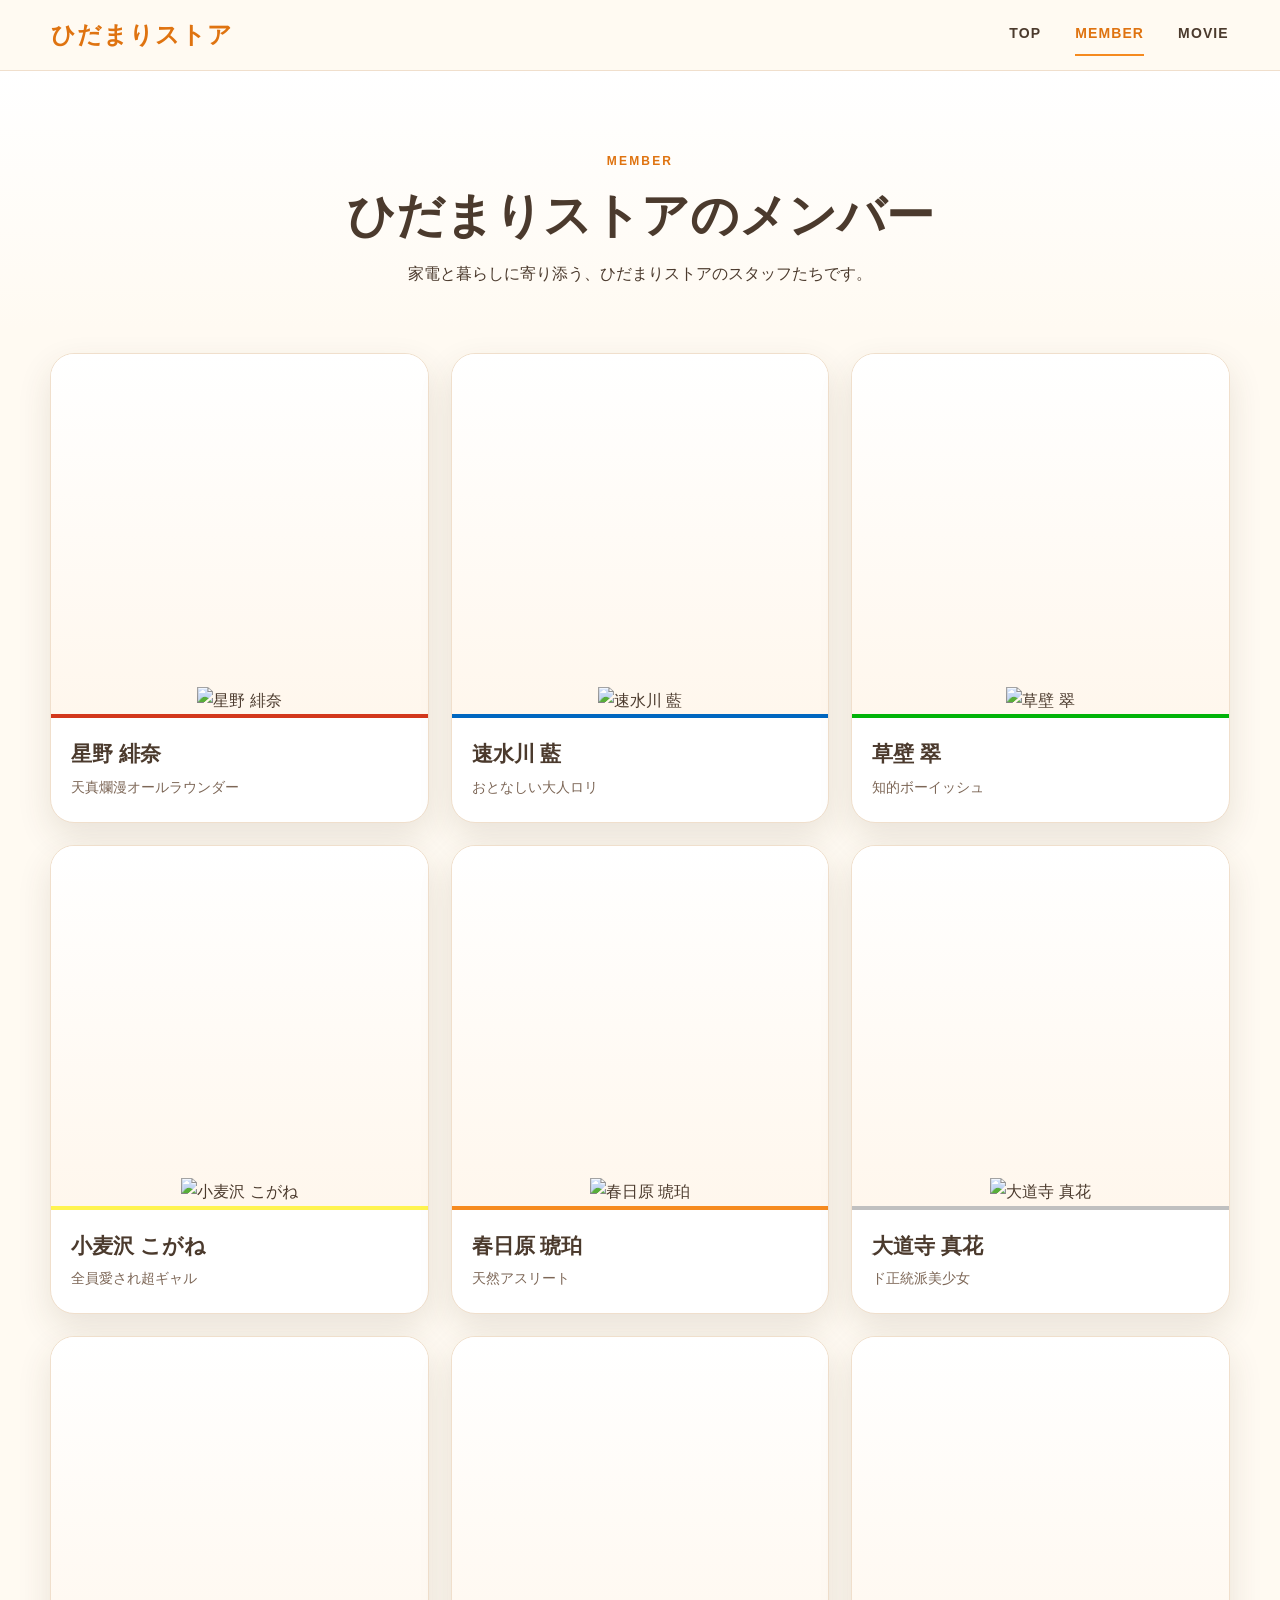
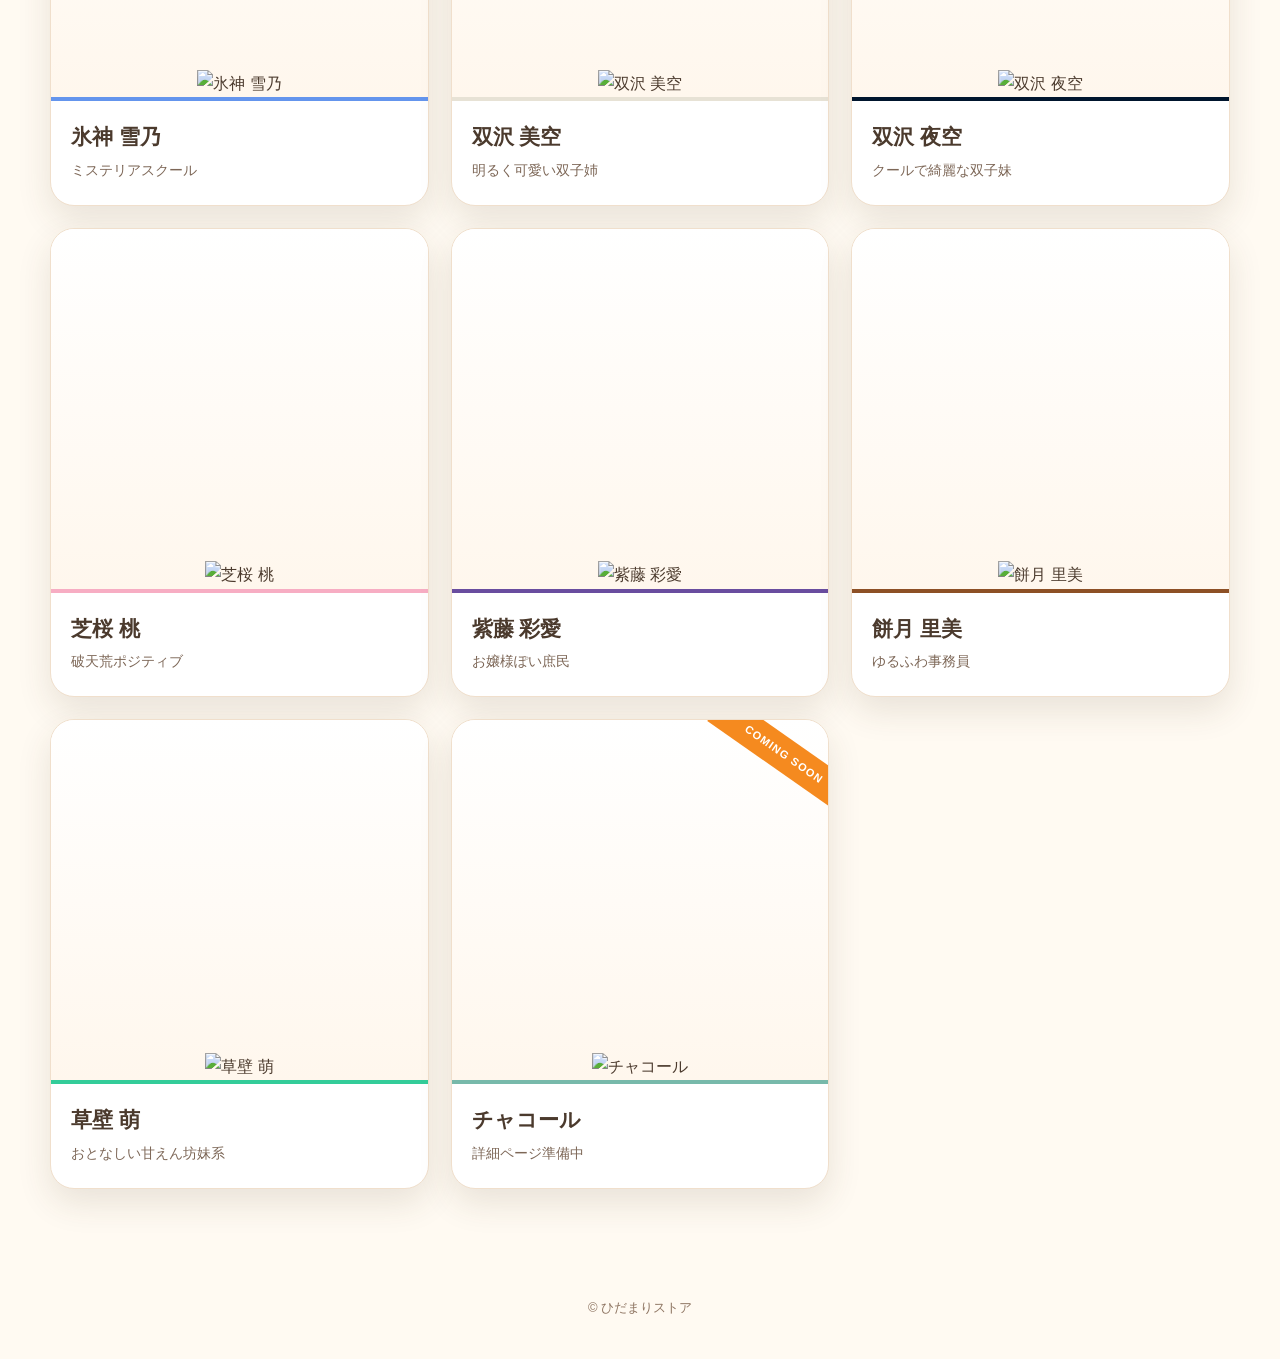
==== member/index.html @ bb8cba32 "Add member page" ====
<!doctype html>
<html lang="ja">
<head>
  <meta charset="utf-8">
  <meta name="viewport" content="width=device-width,initial-scale=1">
  <title>MEMBER | ひだまりストア</title>
  <link rel="stylesheet" href="../assets/css/style.css">
</head>
<body>
  <header class="site-header">
    <a class="brand" href="../">ひだまりストア</a>
    <nav class="nav">
      <a href="../">TOP</a>
      <a href="./" aria-current="page">MEMBER</a>
      <a href="../movie/">MOVIE</a>
    </nav>
  </header>

  <main>
    <section class="page-hero">
      <p class="eyebrow">MEMBER</p>
      <h1 class="page-title">ひだまりストアのメンバー</h1>
      <p>家電と暮らしに寄り添う、ひだまりストアのスタッフたちです。</p>
    </section>

    <section class="member-grid" aria-label="メンバー一覧">
      <article class="member-card" style="--accent:#d3381c"><div class="member-image"><img src="https://raw.githubusercontent.com/YGC-Masa/ten_otsu/main/images/assets/char/a10501.webp" alt="星野 緋奈"></div><div class="member-copy"><h2>星野 緋奈</h2><p>天真爛漫オールラウンダー</p></div></article>
      <article class="member-card" style="--accent:#0067C0"><div class="member-image"><img src="https://raw.githubusercontent.com/YGC-Masa/ten_otsu/main/images/assets/char/b10501.webp" alt="速水川 藍"></div><div class="member-copy"><h2>速水川 藍</h2><p>おとなしい大人ロリ</p></div></article>
      <article class="member-card" style="--accent:#02b308"><div class="member-image"><img src="https://raw.githubusercontent.com/YGC-Masa/ten_otsu/main/images/assets/char/c10501.webp" alt="草壁 翠"></div><div class="member-copy"><h2>草壁 翠</h2><p>知的ボーイッシュ</p></div></article>
      <article class="member-card" style="--accent:#FFF450"><div class="member-image"><img src="https://raw.githubusercontent.com/YGC-Masa/ten_otsu/main/images/assets/char/d10501.webp" alt="小麦沢 こがね"></div><div class="member-copy"><h2>小麦沢 こがね</h2><p>全員愛され超ギャル</p></div></article>
      <article class="member-card" style="--accent:#F68B1F"><div class="member-image"><img src="https://raw.githubusercontent.com/YGC-Masa/ten_otsu/main/images/assets/char/e10501.webp" alt="春日原 琥珀"></div><div class="member-copy"><h2>春日原 琥珀</h2><p>天然アスリート</p></div></article>
      <article class="member-card" style="--accent:#C0C0C0"><div class="member-image"><img src="https://raw.githubusercontent.com/YGC-Masa/ten_otsu/main/images/assets/char/f10501.webp" alt="大道寺 真花"></div><div class="member-copy"><h2>大道寺 真花</h2><p>ド正統派美少女</p></div></article>
      <article class="member-card" style="--accent:#6495ED"><div class="member-image"><img src="https://raw.githubusercontent.com/YGC-Masa/ten_otsu/main/images/assets/char/g10501.webp" alt="氷神 雪乃"></div><div class="member-copy"><h2>氷神 雪乃</h2><p>ミステリアスクール</p></div></article>
      <article class="member-card" style="--accent:#e7e2d5"><div class="member-image"><img src="https://raw.githubusercontent.com/YGC-Masa/ten_otsu/main/images/assets/char/h10501.webp" alt="双沢 美空"></div><div class="member-copy"><h2>双沢 美空</h2><p>明るく可愛い双子姉</p></div></article>
      <article class="member-card" style="--accent:#00152d"><div class="member-image"><img src="https://raw.githubusercontent.com/YGC-Masa/ten_otsu/main/images/assets/char/i10501.webp" alt="双沢 夜空"></div><div class="member-copy"><h2>双沢 夜空</h2><p>クールで綺麗な双子妹</p></div></article>
      <article class="member-card" style="--accent:#F7ADC3"><div class="member-image"><img src="https://raw.githubusercontent.com/YGC-Masa/ten_otsu/main/images/assets/char/j10501.webp" alt="芝桜 桃"></div><div class="member-copy"><h2>芝桜 桃</h2><p>破天荒ポジティブ</p></div></article>
      <article class="member-card" style="--accent:#694D9F"><div class="member-image"><img src="https://raw.githubusercontent.com/YGC-Masa/ten_otsu/main/images/assets/char/k10501.webp" alt="紫藤 彩愛"></div><div class="member-copy"><h2>紫藤 彩愛</h2><p>お嬢様ぽい庶民</p></div></article>
      <article class="member-card" style="--accent:#8d5025"><div class="member-image"><img src="https://raw.githubusercontent.com/YGC-Masa/ten_otsu/main/images/assets/char/l10501.webp" alt="餅月 里美"></div><div class="member-copy"><h2>餅月 里美</h2><p>ゆるふわ事務員</p></div></article>
      <article class="member-card" style="--accent:#33CC99"><div class="member-image"><img src="https://raw.githubusercontent.com/YGC-Masa/ten_otsu/main/images/assets/char/m10501.webp" alt="草壁 萌"></div><div class="member-copy"><h2>草壁 萌</h2><p>おとなしい甘えん坊妹系</p></div></article>
      <article class="member-card coming-soon" style="--accent:#77b9aa"><div class="member-image"><img src="../assets/images/member_charcoal.webp" alt="チャコール"></div><div class="member-copy"><h2>チャコール</h2><p>詳細ページ準備中</p></div></article>
    </section>
  </main>

  <footer class="site-footer">© ひだまりストア</footer>
</body>
</html>
---- assets/css/style.css ----
:root{--orange:#f58a1f;--orange-deep:#df7310;--cream:#fffaf2;--ink:#4b3a2d;--line:#f0dfcc;--white:#fff;--shadow:0 14px 34px rgba(78,54,32,.12)}
*{box-sizing:border-box}html{scroll-behavior:smooth}body{margin:0;font-family:"Noto Sans JP","Yu Gothic",Meiryo,sans-serif;color:var(--ink);background:var(--cream);line-height:1.7}a{color:inherit;text-decoration:none}.site-header{position:sticky;top:0;z-index:20;display:flex;align-items:center;justify-content:space-between;gap:24px;padding:14px clamp(18px,4vw,56px);background:rgba(255,250,242,.94);backdrop-filter:blur(12px);border-bottom:1px solid var(--line)}.brand{font-weight:900;letter-spacing:.04em;color:var(--orange-deep);font-size:clamp(18px,2vw,24px)}.nav{display:flex;gap:clamp(14px,3vw,34px);font-weight:800;font-size:14px;letter-spacing:.08em}.nav a{padding:8px 0;border-bottom:2px solid transparent}.nav a:hover,.nav a[aria-current="page"]{color:var(--orange-deep);border-color:var(--orange)}.hero{min-height:min(68vw,720px);background:url('../images/top_hero.webp') center 47%/cover no-repeat;display:grid;align-items:end}.hero-overlay{min-height:inherit;display:grid;align-items:end;padding:clamp(26px,5vw,64px);background:linear-gradient(to top,rgba(55,34,14,.48),transparent 42%)}.hero-actions{display:flex;justify-content:center;gap:16px;flex-wrap:wrap}.button{display:inline-flex;align-items:center;justify-content:center;min-width:190px;padding:15px 28px;border-radius:999px;font-weight:900;box-shadow:var(--shadow);transition:.2s transform,.2s box-shadow}.button:hover{transform:translateY(-2px);box-shadow:0 18px 38px rgba(78,54,32,.2)}.button.primary{background:var(--orange);color:#fff}.button.secondary{background:#fff;color:var(--orange-deep)}.section{width:min(1120px,calc(100% - 36px));margin:0 auto;padding:72px 0}.intro{text-align:center}.eyebrow{font-weight:900;color:var(--orange-deep);letter-spacing:.18em;font-size:12px}.intro h1,.page-title{font-size:clamp(28px,5vw,48px);line-height:1.25;margin:.3em 0}.page-hero{text-align:center;padding:72px 18px 34px;background:linear-gradient(180deg,#fff 0%,var(--cream) 100%)}.page-hero p{margin:8px auto;max-width:720px}.member-grid{width:min(1180px,calc(100% - 32px));margin:0 auto;padding:24px 0 80px;display:grid;grid-template-columns:repeat(3,minmax(0,1fr));gap:22px}.member-card{position:relative;overflow:hidden;background:#fff;border:1px solid var(--line);border-radius:24px;box-shadow:var(--shadow);min-height:460px;display:flex;flex-direction:column}.member-image{height:360px;background:linear-gradient(180deg,#fff 0%,#fff7ed 100%);display:flex;align-items:flex-end;justify-content:center;overflow:hidden}.member-image img{max-width:100%;max-height:100%;object-fit:contain;display:block}.member-copy{padding:18px 20px 22px;border-top:4px solid var(--accent,var(--orange))}.member-copy h2{font-size:21px;margin:0 0 4px}.member-copy p{margin:0;color:#7d6757;font-size:14px}.member-card.coming-soon::after{content:"COMING SOON";position:absolute;top:18px;right:-38px;width:150px;text-align:center;background:var(--orange);color:#fff;font-size:11px;font-weight:900;letter-spacing:.1em;transform:rotate(35deg);padding:7px}.movie-shell{width:min(980px,calc(100% - 36px));margin:0 auto;padding:30px 0 80px}.movie-block{background:#fff;border:1px solid var(--line);border-radius:24px;padding:34px;margin:20px 0;box-shadow:var(--shadow)}.movie-block h2{margin:0 0 8px}.placeholder{margin-top:20px;border:2px dashed #efc89f;border-radius:18px;min-height:180px;display:grid;place-items:center;color:#9d7653;background:#fffaf5;font-weight:800;letter-spacing:.08em}.site-footer{text-align:center;padding:28px 18px 40px;color:#8e7562;font-size:13px}
@media(max-width:860px){.member-grid{grid-template-columns:repeat(2,minmax(0,1fr))}.member-card{min-height:390px}.member-image{height:300px}}
@media(max-width:620px){.site-header{padding:12px 16px}.brand{font-size:17px}.nav{gap:12px;font-size:12px}.hero{min-height:76vh;background-position:center}.hero-overlay{padding:22px 16px}.hero-actions{display:grid;grid-template-columns:1fr 1fr;gap:10px}.button{min-width:0;padding:13px 14px;font-size:14px}.section{padding:54px 0}.member-grid{grid-template-columns:1fr;gap:18px;width:min(520px,calc(100% - 26px))}.member-card{min-height:auto}.member-image{height:390px}.page-hero{padding-top:52px}}
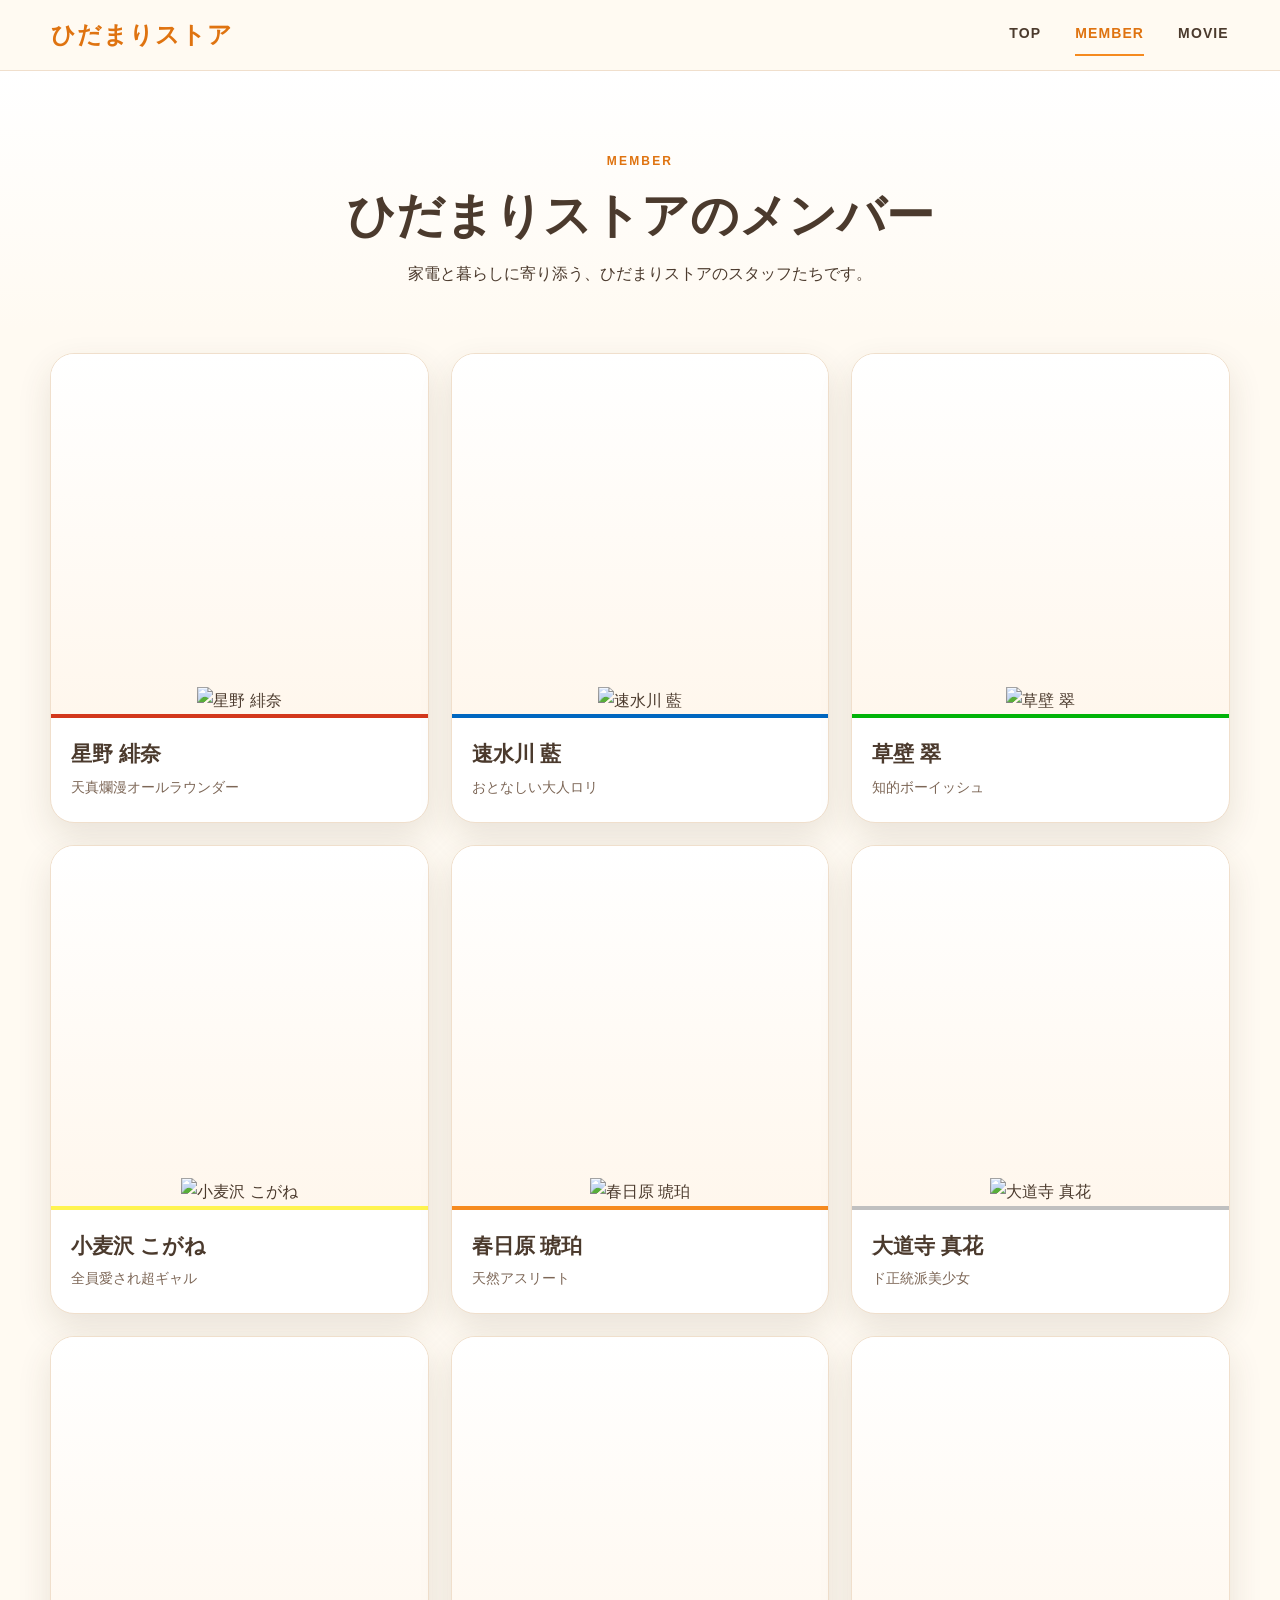
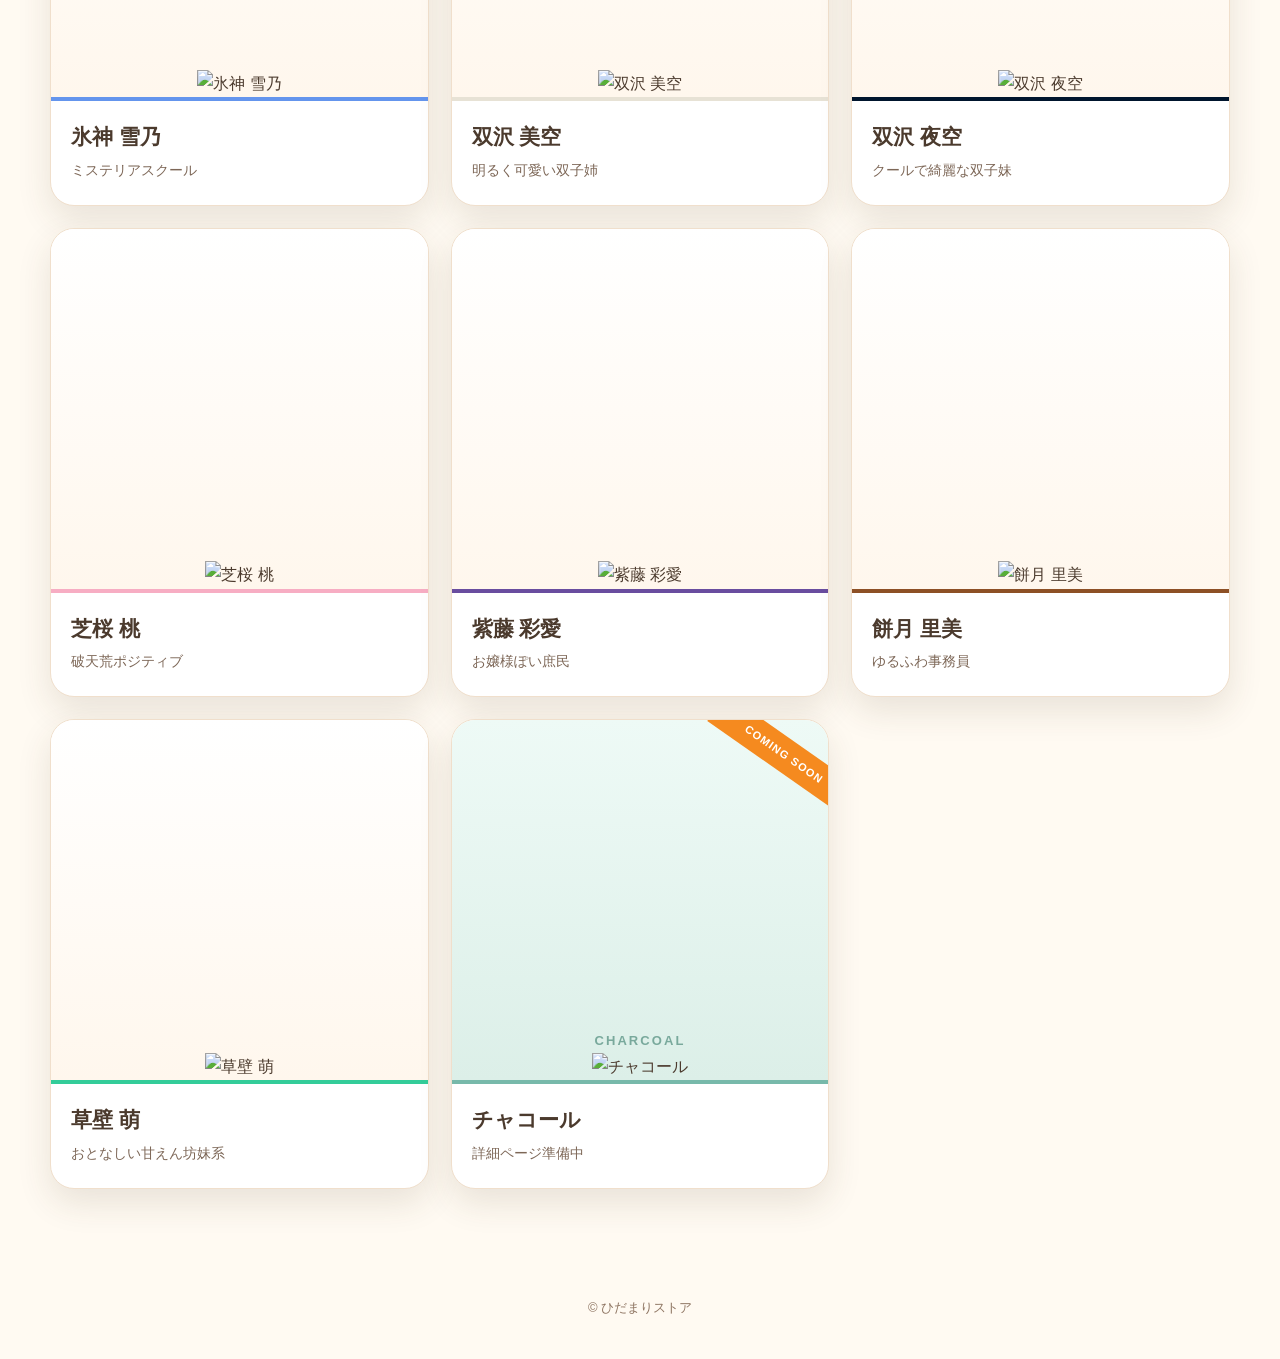
==== commit 65bf4e8b: "Make Charcoal card graceful until image upload" ====
--- a/member/index.html
+++ b/member/index.html
@@ -37,7 +37,7 @@
       <article class="member-card" style="--accent:#694D9F"><div class="member-image"><img src="https://raw.githubusercontent.com/YGC-Masa/ten_otsu/main/images/assets/char/k10501.webp" alt="紫藤 彩愛"></div><div class="member-copy"><h2>紫藤 彩愛</h2><p>お嬢様ぽい庶民</p></div></article>
       <article class="member-card" style="--accent:#8d5025"><div class="member-image"><img src="https://raw.githubusercontent.com/YGC-Masa/ten_otsu/main/images/assets/char/l10501.webp" alt="餅月 里美"></div><div class="member-copy"><h2>餅月 里美</h2><p>ゆるふわ事務員</p></div></article>
       <article class="member-card" style="--accent:#33CC99"><div class="member-image"><img src="https://raw.githubusercontent.com/YGC-Masa/ten_otsu/main/images/assets/char/m10501.webp" alt="草壁 萌"></div><div class="member-copy"><h2>草壁 萌</h2><p>おとなしい甘えん坊妹系</p></div></article>
-      <article class="member-card coming-soon" style="--accent:#77b9aa"><div class="member-image"><img src="../assets/images/member_charcoal.webp" alt="チャコール"></div><div class="member-copy"><h2>チャコール</h2><p>詳細ページ準備中</p></div></article>
+      <article class="member-card coming-soon" style="--accent:#77b9aa"><div class="member-image"><img src="../assets/images/member_charcoal.webp" alt="チャコール" onerror="this.hidden=true"></div><div class="member-copy"><h2>チャコール</h2><p>詳細ページ準備中</p></div></article>
     </section>
   </main>
 
--- a/assets/css/style.css
+++ b/assets/css/style.css
@@ -1,4 +1,4 @@
 :root{--orange:#f58a1f;--orange-deep:#df7310;--cream:#fffaf2;--ink:#4b3a2d;--line:#f0dfcc;--white:#fff;--shadow:0 14px 34px rgba(78,54,32,.12)}
-*{box-sizing:border-box}html{scroll-behavior:smooth}body{margin:0;font-family:"Noto Sans JP","Yu Gothic",Meiryo,sans-serif;color:var(--ink);background:var(--cream);line-height:1.7}a{color:inherit;text-decoration:none}.site-header{position:sticky;top:0;z-index:20;display:flex;align-items:center;justify-content:space-between;gap:24px;padding:14px clamp(18px,4vw,56px);background:rgba(255,250,242,.94);backdrop-filter:blur(12px);border-bottom:1px solid var(--line)}.brand{font-weight:900;letter-spacing:.04em;color:var(--orange-deep);font-size:clamp(18px,2vw,24px)}.nav{display:flex;gap:clamp(14px,3vw,34px);font-weight:800;font-size:14px;letter-spacing:.08em}.nav a{padding:8px 0;border-bottom:2px solid transparent}.nav a:hover,.nav a[aria-current="page"]{color:var(--orange-deep);border-color:var(--orange)}.hero{min-height:min(68vw,720px);background:url('../images/top_hero.webp') center 47%/cover no-repeat;display:grid;align-items:end}.hero-overlay{min-height:inherit;display:grid;align-items:end;padding:clamp(26px,5vw,64px);background:linear-gradient(to top,rgba(55,34,14,.48),transparent 42%)}.hero-actions{display:flex;justify-content:center;gap:16px;flex-wrap:wrap}.button{display:inline-flex;align-items:center;justify-content:center;min-width:190px;padding:15px 28px;border-radius:999px;font-weight:900;box-shadow:var(--shadow);transition:.2s transform,.2s box-shadow}.button:hover{transform:translateY(-2px);box-shadow:0 18px 38px rgba(78,54,32,.2)}.button.primary{background:var(--orange);color:#fff}.button.secondary{background:#fff;color:var(--orange-deep)}.section{width:min(1120px,calc(100% - 36px));margin:0 auto;padding:72px 0}.intro{text-align:center}.eyebrow{font-weight:900;color:var(--orange-deep);letter-spacing:.18em;font-size:12px}.intro h1,.page-title{font-size:clamp(28px,5vw,48px);line-height:1.25;margin:.3em 0}.page-hero{text-align:center;padding:72px 18px 34px;background:linear-gradient(180deg,#fff 0%,var(--cream) 100%)}.page-hero p{margin:8px auto;max-width:720px}.member-grid{width:min(1180px,calc(100% - 32px));margin:0 auto;padding:24px 0 80px;display:grid;grid-template-columns:repeat(3,minmax(0,1fr));gap:22px}.member-card{position:relative;overflow:hidden;background:#fff;border:1px solid var(--line);border-radius:24px;box-shadow:var(--shadow);min-height:460px;display:flex;flex-direction:column}.member-image{height:360px;background:linear-gradient(180deg,#fff 0%,#fff7ed 100%);display:flex;align-items:flex-end;justify-content:center;overflow:hidden}.member-image img{max-width:100%;max-height:100%;object-fit:contain;display:block}.member-copy{padding:18px 20px 22px;border-top:4px solid var(--accent,var(--orange))}.member-copy h2{font-size:21px;margin:0 0 4px}.member-copy p{margin:0;color:#7d6757;font-size:14px}.member-card.coming-soon::after{content:"COMING SOON";position:absolute;top:18px;right:-38px;width:150px;text-align:center;background:var(--orange);color:#fff;font-size:11px;font-weight:900;letter-spacing:.1em;transform:rotate(35deg);padding:7px}.movie-shell{width:min(980px,calc(100% - 36px));margin:0 auto;padding:30px 0 80px}.movie-block{background:#fff;border:1px solid var(--line);border-radius:24px;padding:34px;margin:20px 0;box-shadow:var(--shadow)}.movie-block h2{margin:0 0 8px}.placeholder{margin-top:20px;border:2px dashed #efc89f;border-radius:18px;min-height:180px;display:grid;place-items:center;color:#9d7653;background:#fffaf5;font-weight:800;letter-spacing:.08em}.site-footer{text-align:center;padding:28px 18px 40px;color:#8e7562;font-size:13px}
+*{box-sizing:border-box}html{scroll-behavior:smooth}body{margin:0;font-family:"Noto Sans JP","Yu Gothic",Meiryo,sans-serif;color:var(--ink);background:var(--cream);line-height:1.7}a{color:inherit;text-decoration:none}.site-header{position:sticky;top:0;z-index:20;display:flex;align-items:center;justify-content:space-between;gap:24px;padding:14px clamp(18px,4vw,56px);background:rgba(255,250,242,.94);backdrop-filter:blur(12px);border-bottom:1px solid var(--line)}.brand{font-weight:900;letter-spacing:.04em;color:var(--orange-deep);font-size:clamp(18px,2vw,24px)}.nav{display:flex;gap:clamp(14px,3vw,34px);font-weight:800;font-size:14px;letter-spacing:.08em}.nav a{padding:8px 0;border-bottom:2px solid transparent}.nav a:hover,.nav a[aria-current="page"]{color:var(--orange-deep);border-color:var(--orange)}.hero{min-height:min(68vw,720px);background-image:url('../images/top_hero.webp'),linear-gradient(135deg,#ffd49a 0%,#ff9d37 45%,#f57f17 100%);background-position:center 47%,center;background-size:cover,cover;background-repeat:no-repeat;display:grid;align-items:end}.hero-overlay{min-height:inherit;display:grid;align-items:end;padding:clamp(26px,5vw,64px);background:linear-gradient(to top,rgba(55,34,14,.48),transparent 42%)}.hero-actions{display:flex;justify-content:center;gap:16px;flex-wrap:wrap}.button{display:inline-flex;align-items:center;justify-content:center;min-width:190px;padding:15px 28px;border-radius:999px;font-weight:900;box-shadow:var(--shadow);transition:.2s transform,.2s box-shadow}.button:hover{transform:translateY(-2px);box-shadow:0 18px 38px rgba(78,54,32,.2)}.button.primary{background:var(--orange);color:#fff}.button.secondary{background:#fff;color:var(--orange-deep)}.section{width:min(1120px,calc(100% - 36px));margin:0 auto;padding:72px 0}.intro{text-align:center}.eyebrow{font-weight:900;color:var(--orange-deep);letter-spacing:.18em;font-size:12px}.intro h1,.page-title{font-size:clamp(28px,5vw,48px);line-height:1.25;margin:.3em 0}.page-hero{text-align:center;padding:72px 18px 34px;background:linear-gradient(180deg,#fff 0%,var(--cream) 100%)}.page-hero p{margin:8px auto;max-width:720px}.member-grid{width:min(1180px,calc(100% - 32px));margin:0 auto;padding:24px 0 80px;display:grid;grid-template-columns:repeat(3,minmax(0,1fr));gap:22px}.member-card{position:relative;overflow:hidden;background:#fff;border:1px solid var(--line);border-radius:24px;box-shadow:var(--shadow);min-height:460px;display:flex;flex-direction:column}.member-image{height:360px;background:linear-gradient(180deg,#fff 0%,#fff7ed 100%);display:flex;align-items:flex-end;justify-content:center;overflow:hidden}.member-image img{max-width:100%;max-height:100%;object-fit:contain;display:block}.member-copy{padding:18px 20px 22px;border-top:4px solid var(--accent,var(--orange))}.member-copy h2{font-size:21px;margin:0 0 4px}.member-copy p{margin:0;color:#7d6757;font-size:14px}.member-card.coming-soon .member-image{position:relative;background:linear-gradient(180deg,#eefaf6 0%,#dcefe8 100%)}.member-card.coming-soon .member-image::before{content:"CHARCOAL";position:absolute;inset:auto 0 28px;text-align:center;color:#79a99c;font-weight:900;letter-spacing:.16em;font-size:13px}.member-card.coming-soon .member-image img{position:relative;z-index:1}.member-card.coming-soon::after{content:"COMING SOON";position:absolute;top:18px;right:-38px;width:150px;text-align:center;background:var(--orange);color:#fff;font-size:11px;font-weight:900;letter-spacing:.1em;transform:rotate(35deg);padding:7px}.movie-shell{width:min(980px,calc(100% - 36px));margin:0 auto;padding:30px 0 80px}.movie-block{background:#fff;border:1px solid var(--line);border-radius:24px;padding:34px;margin:20px 0;box-shadow:var(--shadow)}.movie-block h2{margin:0 0 8px}.placeholder{margin-top:20px;border:2px dashed #efc89f;border-radius:18px;min-height:180px;display:grid;place-items:center;color:#9d7653;background:#fffaf5;font-weight:800;letter-spacing:.08em}.site-footer{text-align:center;padding:28px 18px 40px;color:#8e7562;font-size:13px}
 @media(max-width:860px){.member-grid{grid-template-columns:repeat(2,minmax(0,1fr))}.member-card{min-height:390px}.member-image{height:300px}}
-@media(max-width:620px){.site-header{padding:12px 16px}.brand{font-size:17px}.nav{gap:12px;font-size:12px}.hero{min-height:76vh;background-position:center}.hero-overlay{padding:22px 16px}.hero-actions{display:grid;grid-template-columns:1fr 1fr;gap:10px}.button{min-width:0;padding:13px 14px;font-size:14px}.section{padding:54px 0}.member-grid{grid-template-columns:1fr;gap:18px;width:min(520px,calc(100% - 26px))}.member-card{min-height:auto}.member-image{height:390px}.page-hero{padding-top:52px}}
+@media(max-width:620px){.site-header{padding:12px 16px}.brand{font-size:17px}.nav{gap:12px;font-size:12px}.hero{min-height:76vh;background-position:center,center}.hero-overlay{padding:22px 16px}.hero-actions{display:grid;grid-template-columns:1fr 1fr;gap:10px}.button{min-width:0;padding:13px 14px;font-size:14px}.section{padding:54px 0}.member-grid{grid-template-columns:1fr;gap:18px;width:min(520px,calc(100% - 26px))}.member-card{min-height:auto}.member-image{height:390px}.page-hero{padding-top:52px}}
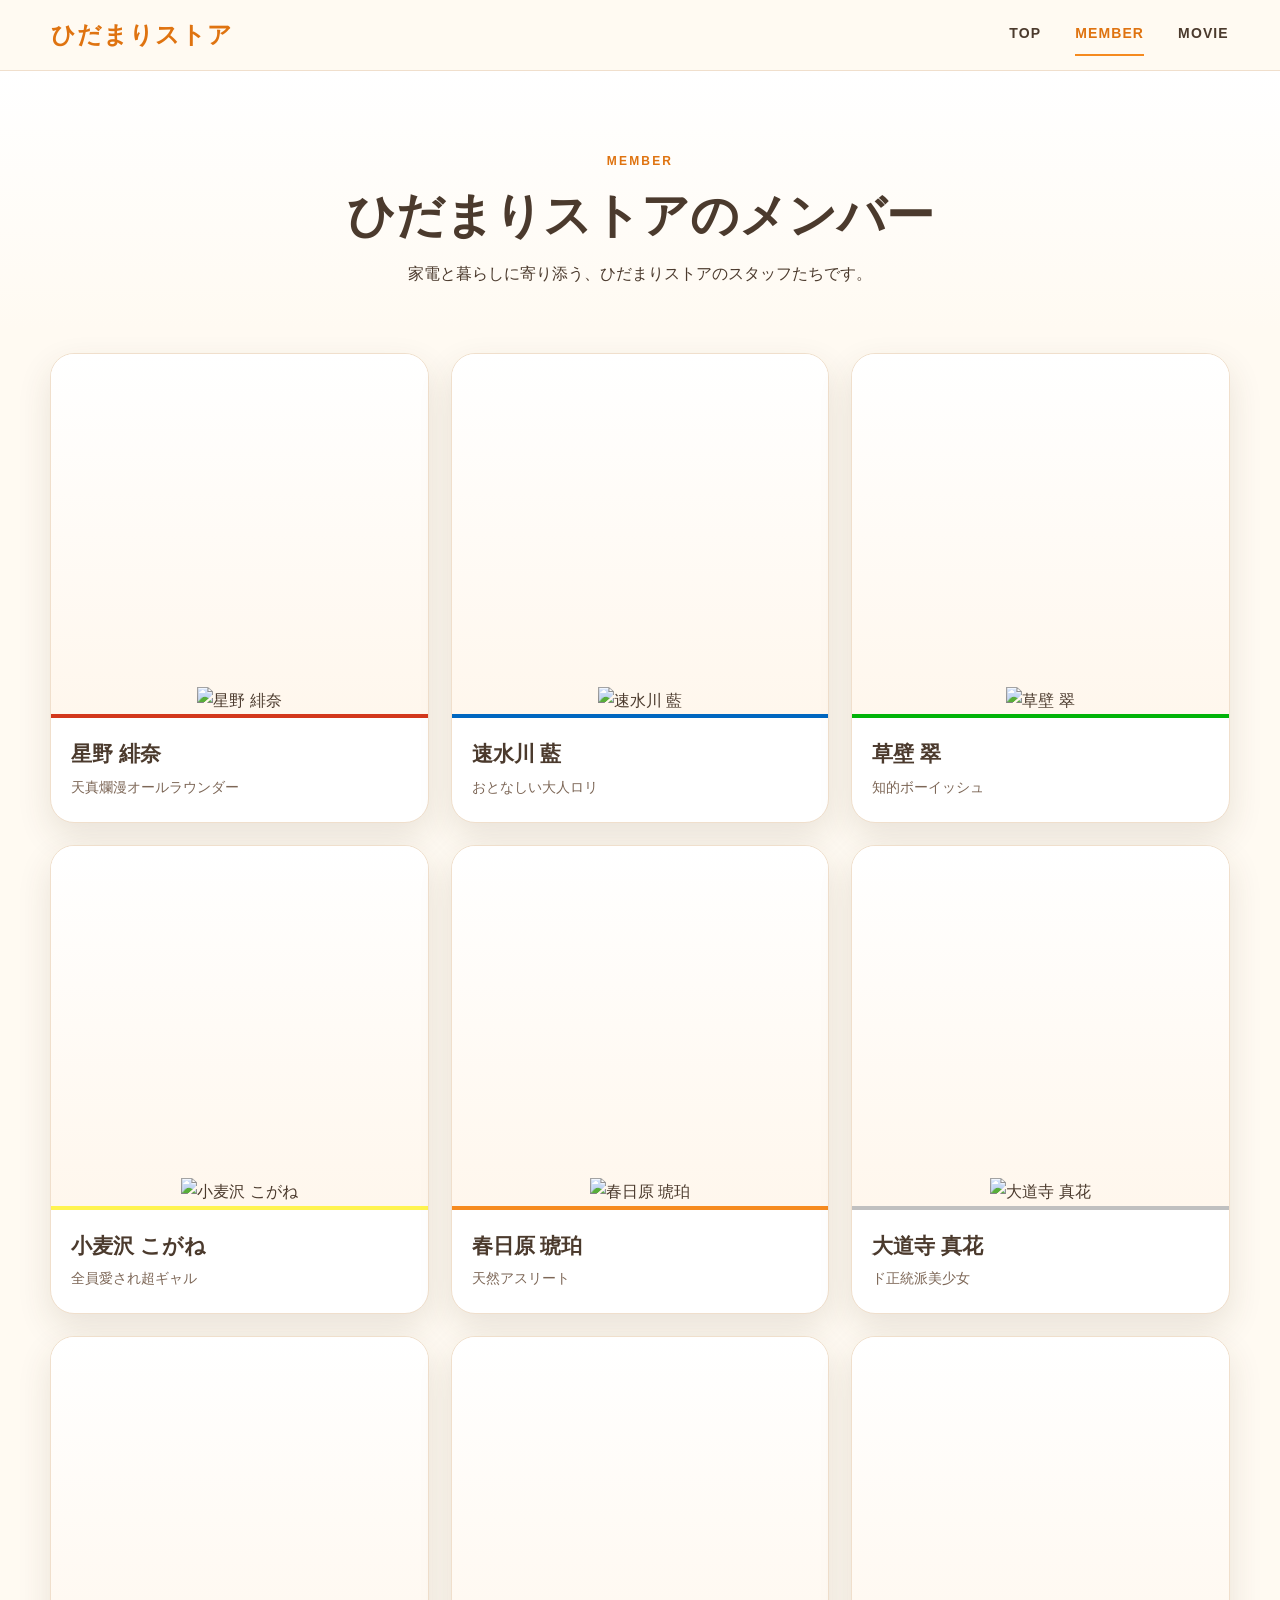
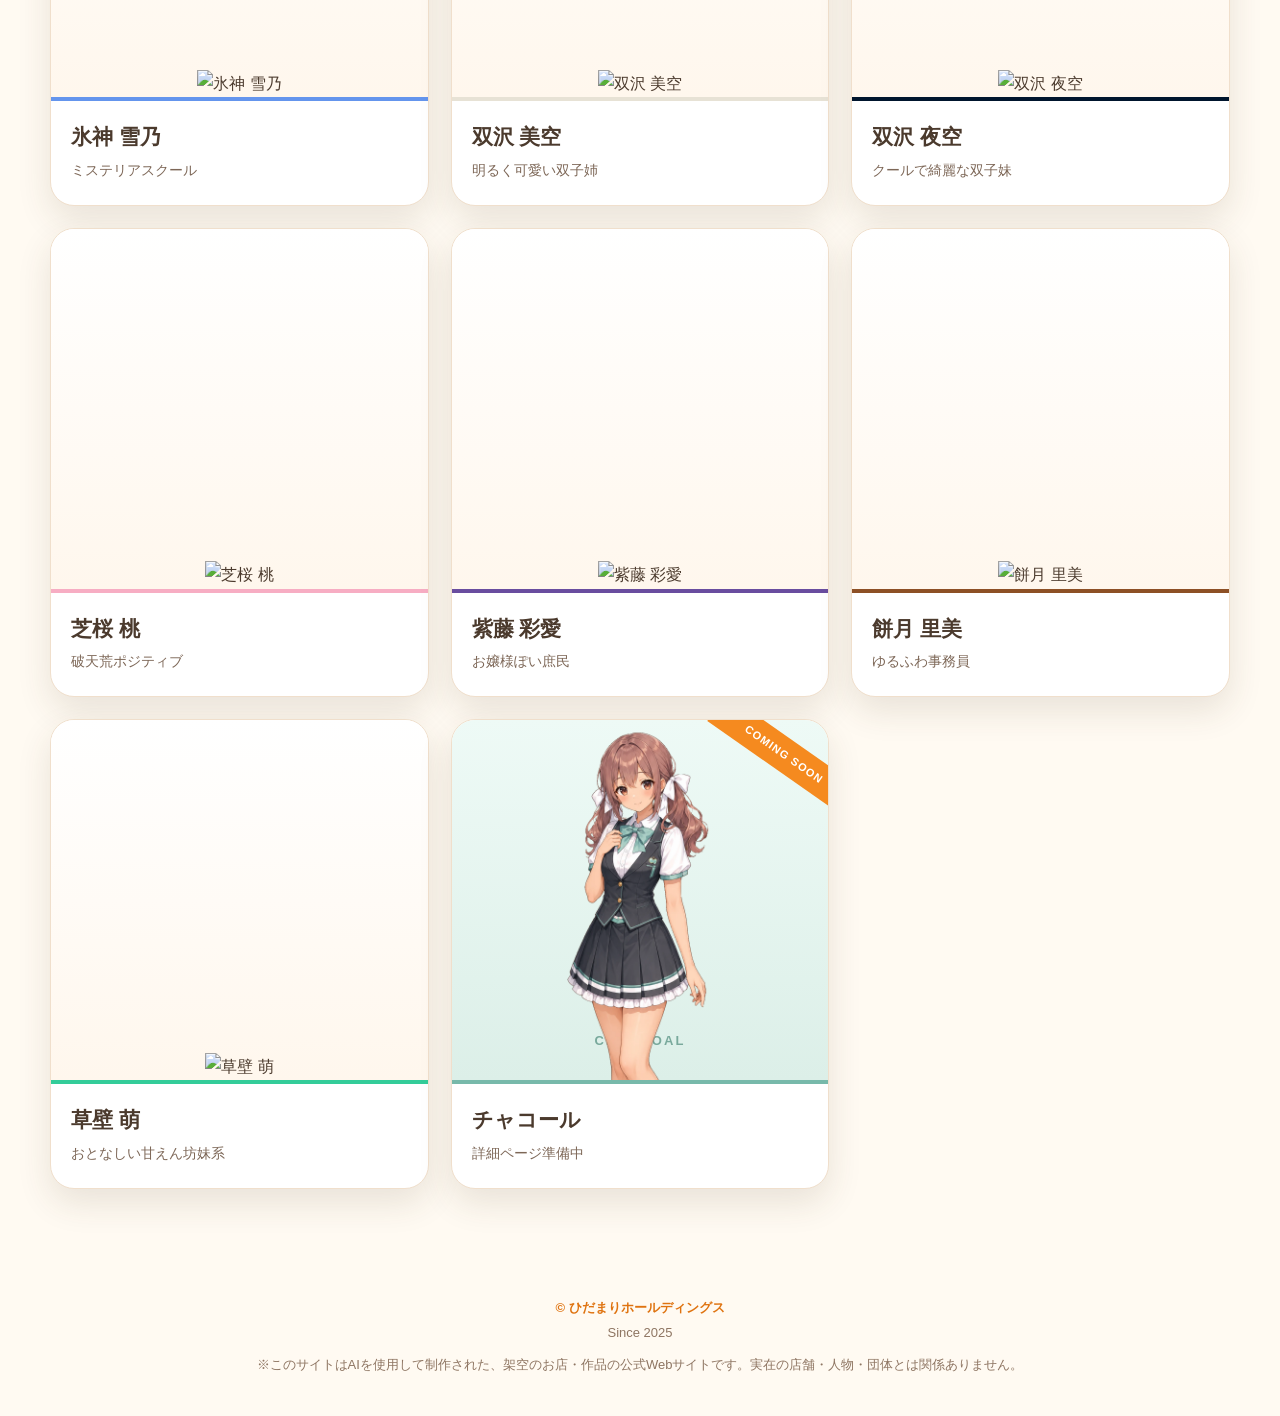
==== commit 118346b5: "Add Hidamari Holdings footer link to member page" ====
--- a/member/index.html
+++ b/member/index.html
@@ -41,6 +41,10 @@
     </section>
   </main>
 
-  <footer class="site-footer">© ひだまりストア</footer>
+  <footer class="site-footer">
+    <div><a class="corporate-link" href="../staff/">© ひだまりホールディングス</a></div>
+    <div class="footer-sub">Since 2025</div>
+    <p class="site-disclaimer">※このサイトはAIを使用して制作された、架空のお店・作品の公式Webサイトです。実在の店舗・人物・団体とは関係ありません。</p>
+  </footer>
 </body>
 </html>
--- a/assets/css/style.css
+++ b/assets/css/style.css
@@ -1,4 +1,4 @@
 :root{--orange:#f58a1f;--orange-deep:#df7310;--cream:#fffaf2;--ink:#4b3a2d;--line:#f0dfcc;--white:#fff;--shadow:0 14px 34px rgba(78,54,32,.12)}
-*{box-sizing:border-box}html{scroll-behavior:smooth}body{margin:0;font-family:"Noto Sans JP","Yu Gothic",Meiryo,sans-serif;color:var(--ink);background:var(--cream);line-height:1.7}a{color:inherit;text-decoration:none}.site-header{position:sticky;top:0;z-index:20;display:flex;align-items:center;justify-content:space-between;gap:24px;padding:14px clamp(18px,4vw,56px);background:rgba(255,250,242,.94);backdrop-filter:blur(12px);border-bottom:1px solid var(--line)}.brand{font-weight:900;letter-spacing:.04em;color:var(--orange-deep);font-size:clamp(18px,2vw,24px)}.nav{display:flex;gap:clamp(14px,3vw,34px);font-weight:800;font-size:14px;letter-spacing:.08em}.nav a{padding:8px 0;border-bottom:2px solid transparent}.nav a:hover,.nav a[aria-current="page"]{color:var(--orange-deep);border-color:var(--orange)}.hero{min-height:min(68vw,720px);background-image:url('../images/top_hero.webp'),linear-gradient(135deg,#ffd49a 0%,#ff9d37 45%,#f57f17 100%);background-position:center 47%,center;background-size:cover,cover;background-repeat:no-repeat;display:grid;align-items:end}.hero-overlay{min-height:inherit;display:grid;align-items:end;padding:clamp(26px,5vw,64px);background:linear-gradient(to top,rgba(55,34,14,.48),transparent 42%)}.hero-actions{display:flex;justify-content:center;gap:16px;flex-wrap:wrap}.button{display:inline-flex;align-items:center;justify-content:center;min-width:190px;padding:15px 28px;border-radius:999px;font-weight:900;box-shadow:var(--shadow);transition:.2s transform,.2s box-shadow}.button:hover{transform:translateY(-2px);box-shadow:0 18px 38px rgba(78,54,32,.2)}.button.primary{background:var(--orange);color:#fff}.button.secondary{background:#fff;color:var(--orange-deep)}.section{width:min(1120px,calc(100% - 36px));margin:0 auto;padding:72px 0}.intro{text-align:center}.eyebrow{font-weight:900;color:var(--orange-deep);letter-spacing:.18em;font-size:12px}.intro h1,.page-title{font-size:clamp(28px,5vw,48px);line-height:1.25;margin:.3em 0}.page-hero{text-align:center;padding:72px 18px 34px;background:linear-gradient(180deg,#fff 0%,var(--cream) 100%)}.page-hero p{margin:8px auto;max-width:720px}.member-grid{width:min(1180px,calc(100% - 32px));margin:0 auto;padding:24px 0 80px;display:grid;grid-template-columns:repeat(3,minmax(0,1fr));gap:22px}.member-card{position:relative;overflow:hidden;background:#fff;border:1px solid var(--line);border-radius:24px;box-shadow:var(--shadow);min-height:460px;display:flex;flex-direction:column}.member-image{height:360px;background:linear-gradient(180deg,#fff 0%,#fff7ed 100%);display:flex;align-items:flex-end;justify-content:center;overflow:hidden}.member-image img{max-width:100%;max-height:100%;object-fit:contain;display:block}.member-copy{padding:18px 20px 22px;border-top:4px solid var(--accent,var(--orange))}.member-copy h2{font-size:21px;margin:0 0 4px}.member-copy p{margin:0;color:#7d6757;font-size:14px}.member-card.coming-soon .member-image{position:relative;background:linear-gradient(180deg,#eefaf6 0%,#dcefe8 100%)}.member-card.coming-soon .member-image::before{content:"CHARCOAL";position:absolute;inset:auto 0 28px;text-align:center;color:#79a99c;font-weight:900;letter-spacing:.16em;font-size:13px}.member-card.coming-soon .member-image img{position:relative;z-index:1}.member-card.coming-soon::after{content:"COMING SOON";position:absolute;top:18px;right:-38px;width:150px;text-align:center;background:var(--orange);color:#fff;font-size:11px;font-weight:900;letter-spacing:.1em;transform:rotate(35deg);padding:7px}.movie-shell{width:min(980px,calc(100% - 36px));margin:0 auto;padding:30px 0 80px}.movie-block{background:#fff;border:1px solid var(--line);border-radius:24px;padding:34px;margin:20px 0;box-shadow:var(--shadow)}.movie-block h2{margin:0 0 8px}.placeholder{margin-top:20px;border:2px dashed #efc89f;border-radius:18px;min-height:180px;display:grid;place-items:center;color:#9d7653;background:#fffaf5;font-weight:800;letter-spacing:.08em}.site-footer{text-align:center;padding:28px 18px 40px;color:#8e7562;font-size:13px}
-@media(max-width:860px){.member-grid{grid-template-columns:repeat(2,minmax(0,1fr))}.member-card{min-height:390px}.member-image{height:300px}}
-@media(max-width:620px){.site-header{padding:12px 16px}.brand{font-size:17px}.nav{gap:12px;font-size:12px}.hero{min-height:76vh;background-position:center,center}.hero-overlay{padding:22px 16px}.hero-actions{display:grid;grid-template-columns:1fr 1fr;gap:10px}.button{min-width:0;padding:13px 14px;font-size:14px}.section{padding:54px 0}.member-grid{grid-template-columns:1fr;gap:18px;width:min(520px,calc(100% - 26px))}.member-card{min-height:auto}.member-image{height:390px}.page-hero{padding-top:52px}}
+*{box-sizing:border-box}html{scroll-behavior:smooth}body{margin:0;font-family:"Noto Sans JP","Yu Gothic",Meiryo,sans-serif;color:var(--ink);background:var(--cream);line-height:1.7}a{color:inherit;text-decoration:none}.site-header{position:sticky;top:0;z-index:20;display:flex;align-items:center;justify-content:space-between;gap:24px;padding:14px clamp(18px,4vw,56px);background:rgba(255,250,242,.94);backdrop-filter:blur(12px);border-bottom:1px solid var(--line)}.brand{font-weight:900;letter-spacing:.04em;color:var(--orange-deep);font-size:clamp(18px,2vw,24px)}.nav{display:flex;gap:clamp(14px,3vw,34px);font-weight:800;font-size:14px;letter-spacing:.08em}.nav a{padding:8px 0;border-bottom:2px solid transparent}.nav a:hover,.nav a[aria-current="page"]{color:var(--orange-deep);border-color:var(--orange)}.hero{min-height:min(68vw,720px);background-image:url('../images/top_hero.webp'),linear-gradient(135deg,#ffd49a 0%,#ff9d37 45%,#f57f17 100%);background-position:center 47%,center;background-size:cover,cover;background-repeat:no-repeat;display:grid;align-items:end}.hero-overlay{min-height:inherit;display:grid;align-items:end;padding:clamp(26px,5vw,64px);background:linear-gradient(to top,rgba(55,34,14,.48),transparent 42%)}.hero-actions{display:flex;justify-content:center;gap:16px;flex-wrap:wrap}.button{display:inline-flex;align-items:center;justify-content:center;min-width:190px;padding:15px 28px;border-radius:999px;font-weight:900;box-shadow:var(--shadow);transition:.2s transform,.2s box-shadow}.button:hover{transform:translateY(-2px);box-shadow:0 18px 38px rgba(78,54,32,.2)}.button.primary{background:var(--orange);color:#fff}.button.secondary{background:#fff;color:var(--orange-deep)}.section{width:min(1120px,calc(100% - 36px));margin:0 auto;padding:72px 0}.intro{text-align:center}.eyebrow{font-weight:900;color:var(--orange-deep);letter-spacing:.18em;font-size:12px}.intro h1,.page-title{font-size:clamp(28px,5vw,48px);line-height:1.25;margin:.3em 0}.page-hero{text-align:center;padding:72px 18px 34px;background:linear-gradient(180deg,#fff 0%,var(--cream) 100%)}.page-hero p{margin:8px auto;max-width:720px}.member-grid{width:min(1180px,calc(100% - 32px));margin:0 auto;padding:24px 0 80px;display:grid;grid-template-columns:repeat(3,minmax(0,1fr));gap:22px}.member-card{position:relative;overflow:hidden;background:#fff;border:1px solid var(--line);border-radius:24px;box-shadow:var(--shadow);min-height:460px;display:flex;flex-direction:column}.member-image{height:360px;background:linear-gradient(180deg,#fff 0%,#fff7ed 100%);display:flex;align-items:flex-end;justify-content:center;overflow:hidden}.member-image img{max-width:100%;max-height:100%;object-fit:contain;display:block}.member-copy{padding:18px 20px 22px;border-top:4px solid var(--accent,var(--orange))}.member-copy h2{font-size:21px;margin:0 0 4px}.member-copy p{margin:0;color:#7d6757;font-size:14px}.member-card.coming-soon .member-image{position:relative;background:linear-gradient(180deg,#eefaf6 0%,#dcefe8 100%)}.member-card.coming-soon .member-image::before{content:"CHARCOAL";position:absolute;inset:auto 0 28px;text-align:center;color:#79a99c;font-weight:900;letter-spacing:.16em;font-size:13px}.member-card.coming-soon .member-image img{position:relative;z-index:1}.member-card.coming-soon::after{content:"COMING SOON";position:absolute;top:18px;right:-38px;width:150px;text-align:center;background:var(--orange);color:#fff;font-size:11px;font-weight:900;letter-spacing:.1em;transform:rotate(35deg);padding:7px}.movie-shell{width:min(980px,calc(100% - 36px));margin:0 auto;padding:30px 0 80px}.movie-block{background:#fff;border:1px solid var(--line);border-radius:24px;padding:34px;margin:20px 0;box-shadow:var(--shadow)}.movie-block h2{margin:0 0 8px}.placeholder{margin-top:20px;border:2px dashed #efc89f;border-radius:18px;min-height:180px;display:grid;place-items:center;color:#9d7653;background:#fffaf5;font-weight:800;letter-spacing:.08em}.staff-grid{width:min(1180px,calc(100% - 32px));margin:0 auto;padding:28px 0 80px;display:grid;grid-template-columns:repeat(3,minmax(0,1fr));gap:20px}.staff-card{background:#fff;border:1px solid var(--line);border-radius:22px;padding:24px;box-shadow:var(--shadow);border-top:5px solid var(--staff-accent,var(--orange))}.staff-id{font-size:11px;font-weight:900;letter-spacing:.16em;color:#a58a74}.staff-card h2{margin:5px 0 2px;font-size:22px}.staff-role{margin:0 0 14px;font-size:13px;font-weight:900;color:var(--orange-deep)}.staff-desc{margin:0;color:#715e50;font-size:14px}.staff-note{margin-top:14px;font-size:12px;color:#aa8f7a}.site-footer{text-align:center;padding:28px 18px 40px;color:#8e7562;font-size:13px}.site-footer a.corporate-link{font-weight:900;color:var(--orange-deep);border-bottom:1px solid transparent}.site-footer a.corporate-link:hover{border-color:var(--orange-deep)}.site-disclaimer{max-width:820px;margin:10px auto 0}.footer-sub{margin-top:3px}
+@media(max-width:860px){.member-grid,.staff-grid{grid-template-columns:repeat(2,minmax(0,1fr))}.member-card{min-height:390px}.member-image{height:300px}}
+@media(max-width:620px){.site-header{padding:12px 16px}.brand{font-size:17px}.nav{gap:12px;font-size:12px}.hero{min-height:76vh;background-position:center,center}.hero-overlay{padding:22px 16px}.hero-actions{display:grid;grid-template-columns:1fr 1fr;gap:10px}.button{min-width:0;padding:13px 14px;font-size:14px}.section{padding:54px 0}.member-grid,.staff-grid{grid-template-columns:1fr;gap:18px;width:min(520px,calc(100% - 26px))}.member-card{min-height:auto}.member-image{height:390px}.page-hero{padding-top:52px}}
